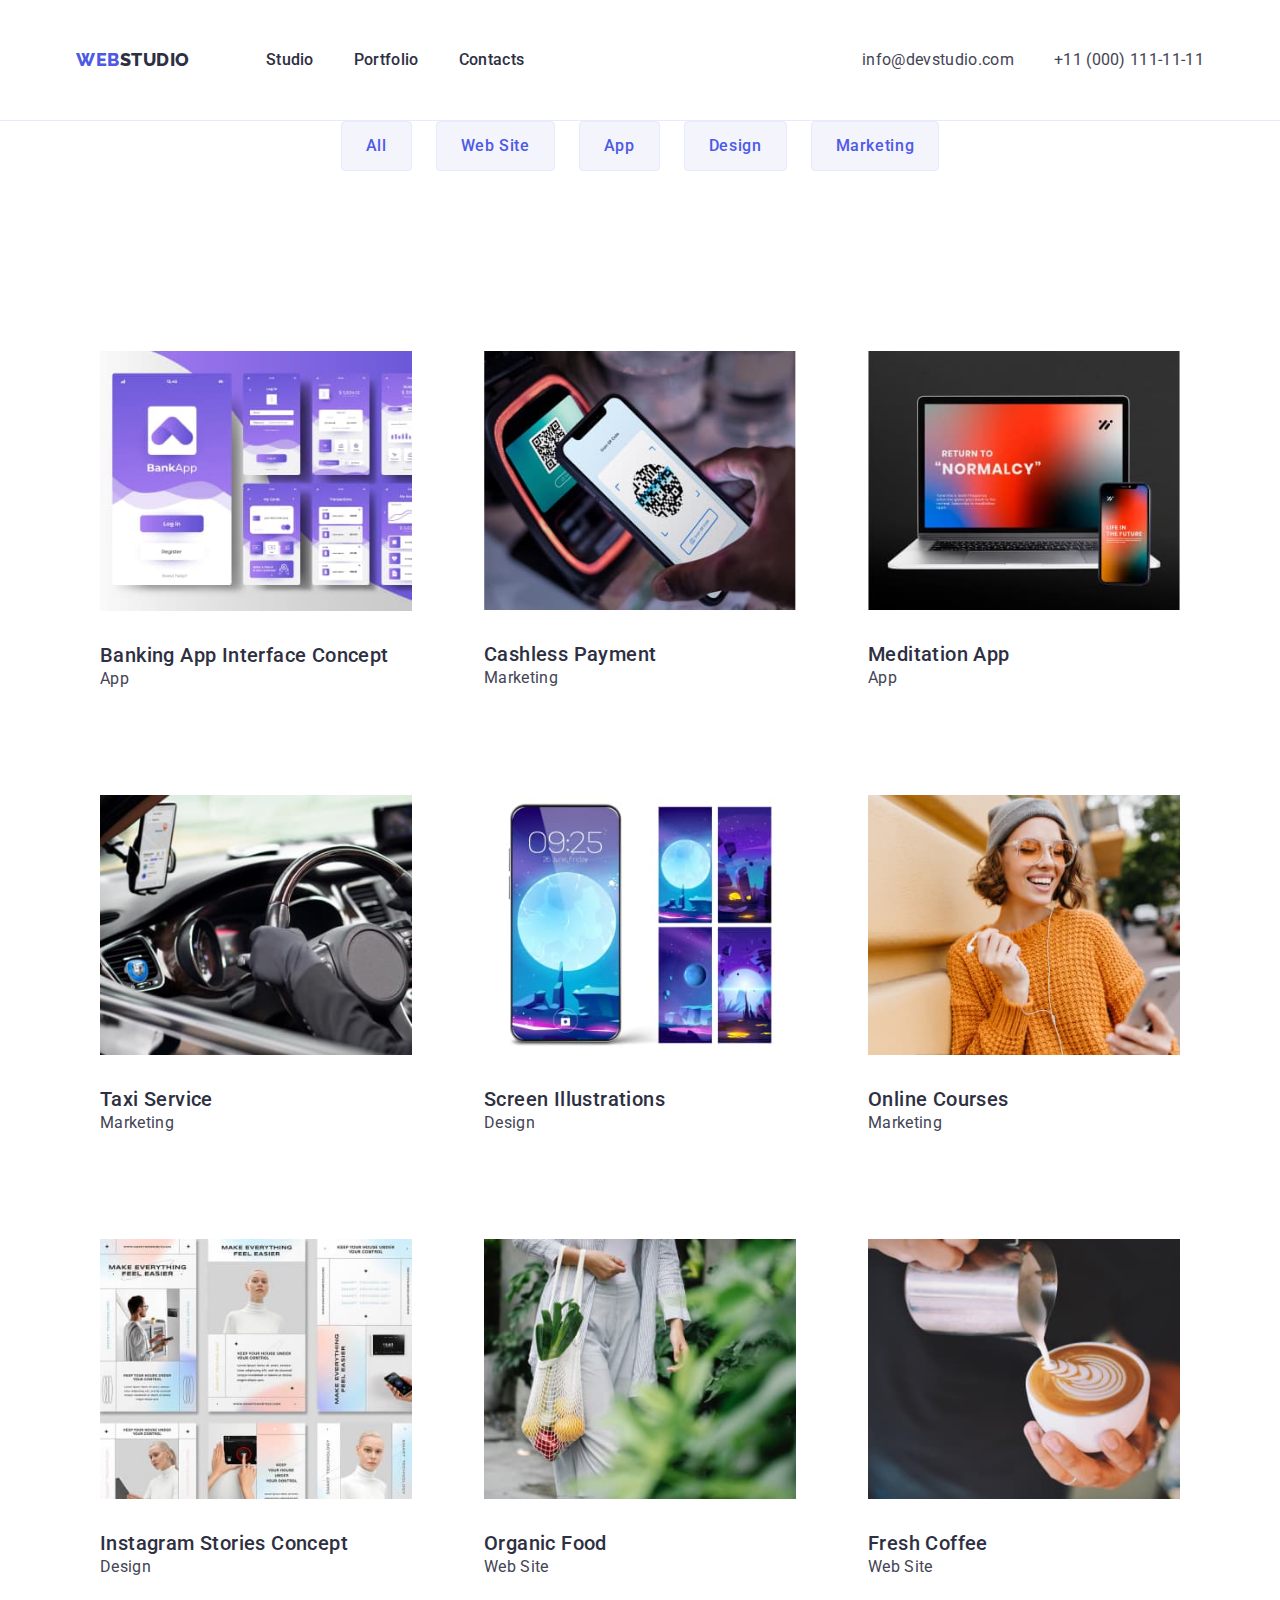
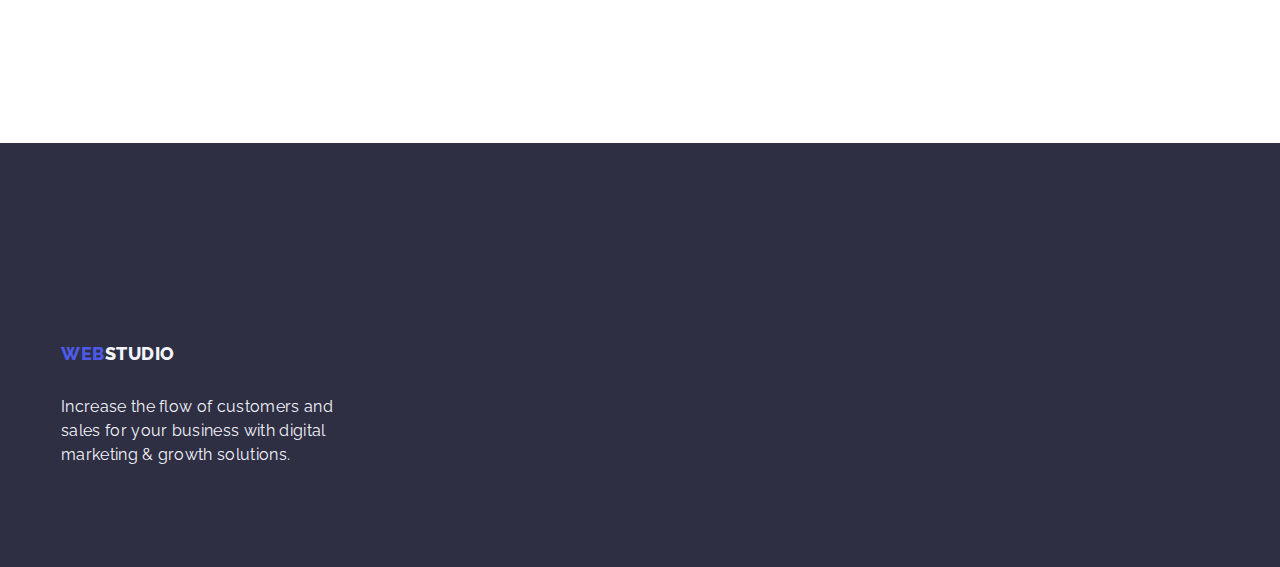
==== portfolio.html @ 6ca4b83d "portfolio-btn" ====
<!DOCTYPE html>
<html lang="en">
  <head>
    <meta charset="UTF-8" />
    <meta http-equiv="X-UA-Compatible" content="IE=edge" />
    <meta name="viewport" content="width=device-width, initial-scale=1.0" />
    <title>Document</title>
    <link rel="preconnect" href="https://fonts.googleapis.com">
    <link rel="preconnect" href="https://fonts.gstatic.com" crossorigin>
    <link href="https://fonts.googleapis.com/css2?family=Raleway:wght@800&family=Roboto:wght@400;500;700&display=swap" rel="stylesheet">
    <link rel="stylesheet" href="https://cdnjs.cloudflare.com/ajax/libs/modern-normalize/1.1.0/modern-normalize.min.css">
    <link rel="stylesheet" href="./css/styles.css">
  </head>
  <body>
    <!-- Navbar portfolio-->
    <header class="header">
      <div class="header-container container">
      <nav class="header-nav list">
        <a href="./index.html" class="link logo">Web<span class="logo-dark">Studio</span></a>

        <ul class="header-nav-list menu list">
          <li class="header-nav-item"><a class="header-nav-link link menu-link" href="./index.html">Studio</a></li>
          <li class="header-nav-item"><a class="header-nav-link link menu-link" href="./portfolio.html">Portfolio</a></li>
          <li class="header-nav-item"><a class="header-nav-link link menu-link" href="">Contacts</a></li>
        </ul>
      </nav>
      <address class="header-nav-cont contacts">
        <ul class="header-nav-list list">
          <li class="header-nav-item"><a href="mailto:info@devstudio.com" class="link contact-link">info@devstudio.com</a></li>
          <li class="header-nav-item"><a href="tel:+110001111111" class="link contact-link" >+11 (000) 111-11-11</a></li>
        </ul>
      </address>
    </div>
    
    </header>

     <main>
      <!-- Section 1  -->
     <div class=" container">
         <section>
          <h1 hidden>features</h1>
           <ul class="filter-btn list">
             <li><button type="button" class="link menu-button">All</button></li>
             <li><button type="button" class="link menu-button">Web Site</button></li>
             <li><button type="button" class="link menu-button">App</button></li>
             <li><button type="button" class="link menu-button">Design</button></li>
             <li><button type="button" class="link menu-button">Marketing</button></li>
          </ul>
          </section>
      </div>
          <!-- Portfolio card -->
  <div class="container">
    <section class="card">
      <ul class=" portfolio-card list">
          <li class="link-card card-btn foto-calc">                   
            <a href="" class="link">
            <img src="./imagesportfolio/img1.jpg" alt="Foto" width="360" >
                       
            <div class="portfolio-text">
            <h2 class="portf-title">Banking App Interface Concept</h2>
            <p class="portf-title-text">App</p>
            </div>
          </a>
          </li> 
        
          <li class="link-card card-btn foto-calc">
            <a href="" class="link">
            <img src="./imagesportfolio/img2.jpg" alt="Foto" width="360">
        
            <div class="portfolio-text">
            <h2 class="portf-title">Cashless Payment</h2>
            <p class="portf-title-text">Marketing</p>
            </div>
          </a>
          </li>
          <li class="link-card card-btn foto-calc">
           <a href="" class="link">
           <img src="./imagesportfolio/img3.jpg" alt="Foto" width="360">
        
            <div class="portfolio-text">
            <h2 class="portf-title">Meditation App</h2>
            <p class="portf-title-text">App</p>
            </div>
          </a>
          </li>
            
         <li class="link-card card-btn foto-calc">
            <a href="" class="link">
            <img src="./imagesportfolio/img4.jpg" alt="Foto" width="360">
          
          <div class="portfolio-text">
            <h2 class="portf-title">Taxi Service</h2>
            <p class="portf-title-text">Marketing</p>
          </div>
           </a>
         </li>

         <li class="link-card card-btn foto-calc ">
          <a href="" class="link">
          <img src="./imagesportfolio/img5.jpg" alt="Foto" width="360">
          <div class="portfolio-text">
            <h2 class="portf-title">Screen Illustrations</h2>
            <p class="portf-title-text">Design</p>
          </div>
          </a>
         </li>
         <li class="link-card card-btn foto-calc">
          <a href="" class="link">
          <img src="./imagesportfolio/img6.jpg" alt="Foto" width="360">
          <div class="portfolio-text">
            <h2 class="portf-title">Online Courses</h2>
            <p class="portf-title-text">Marketing</p>
          </div>
         </a>
         </li>
         <li class="link-card card-btn foto-calc">
          <a href="" class="link">
          <img src="./imagesportfolio/img7.jpg" alt="Foto" width="360">
          <div class="portfolio-text">
            <h2 class="portf-title">Instagram Stories Concept</h2>
            <p class="portf-title-text">Design</p>
          </div>
         </a>
         </li>
         <li class="link-card card-btn foto-calc">
          <a href="" class="link">
          <img src="./imagesportfolio/img8.jpg" alt="Foto" width="360">
          <div class="portfolio-text">
            <h2 class="portf-title">Organic Food</h2>
            <p class="portf-title-text">Web Site</p>
          </div>
         </a>
         </li>
         <li class="link-card card-btn foto-calc">
          <a href="" class="link">
          <img src="./imagesportfolio/img9.jpg" alt="Foto" width="360">
          <div class="portfolio-text">
            <h2 class="portf-title">Fresh Coffee</h2>
            <p class="portf-title-text">Web Site</p>
          </div>
          </a>
         </li>
         </ul>
      
        </section>
     </div>
    </main>
    
    <!-- Footer -->
    
    <footer class="footer-style">  
     <div class="footer-cont container">     
      <a href="./index.html" class="logo-footer link logo">Web<span class="logo-light">Studio</span></a>
      <p class="footer-text">
        Increase the flow of customers and <br>sales for your business with digital <br>marketing & growth solutions.
      </p>
    </div>
    </footer>
      </body>
</html>
---- css/styles.css ----
html{
  box-sizing: border-box;
}
*,
*::before,
*::after{
  box-sizing: inherit;
}

:root{
  --color-text:#434455;
  --color-white:#ffffff;
  --logo-lite:#4d5ae5;
  --logo-dark:#2E2F42;
  --activ-btn-link:#404BBF;
  --text-footer:#F4F4FD;
  --border-card: #e7e9fc
     }
body{
  font-family: 'Roboto', sans-serif;
  font-size: 16px;
  line-height: 1.5;
  color:#434455;
  background-color:var(--color-white);
  }

  .container{
    width: 1158px;
    margin: 0 auto;
    padding: 0 15px;
    
  }
  .bottom{
    padding: 120px 0;
  }
    /* reset start */
    h1,h2,h3,h4,h5,h6,p{ margin: 0px;}
    .list{
      list-style: none;
      padding: 0px;
      margin: 0px; }
    img{ 
      display: block;
      max-width: 100%;
      height: auto;}

    button{ cursor: pointer;} 
   
    
    /* logo */
   .logo{
    display: flex;
    margin-right: 76px;
    font-family:"Raleway", sans-serif;
    font-weight: 800;
    font-size:18px;
    line-height:1.17;
    letter-spacing: 0.03em;
    text-transform: uppercase;
    color: var(--logo-lite);   
    }
   
    .logo:hover {
      font-family: "Raleway", sans-serif;
      font-weight: 600;
      font-size: 18px;
      line-height: 1.18;
      color: var(--logo-lite);
      text-decoration: none;
  }

   .logo-dark{
    color: var(--logo-dark);
   } 
   
   
    /* Navbar */
  
   .menu {
    font-family: "Roboto", sans-serif;
    font-style: normal;
    font-weight: 500;
    font-size: 16px;
    line-height: 1.5;
    letter-spacing: 2%;
    color: var(--logo-dark);
}
  .link{
   text-decoration: none;
  }

  .menu-link {
  display: block; 
  align-items: center;
  font-weight: 500;
  font-size: 16px;
  line-height: 1.5;
  letter-spacing: 0.02em;
  color: var(--logo-dark);
}

 .menu-link:hover {
  color: var(--activ-btn-link);
}

 .menu-link:focus {
  color: var(--activ-btn-link);
}

.menu-link:active {
  color: var(--logo-lite);
  font-weight: 600;
  font-size: 16px;
  line-height: 1.5;
  letter-spacing: 2%;
}
.header{
  border-bottom: 1px solid #e7e9fc; 
}
 

.header-container{
  display: flex;
  align-items: center;
  margin: auto;
  padding-top: 24px;
  padding-bottom: 24px;
   
   }

  .header-nav{
    display: flex;
    align-items: center;
  }
  .header-nav-cont{
    margin-left: auto;
  }

.header-nav-list{
  display:flex;
  align-items: center;
  gap: 40px;
      
}
.header-nav-item

.header-nav-link{
display:block;
align-items: center;
padding-top: 24px;
padding-bottom: 24px;

}

  /* address */

  .contacts {
    font-style: normal;
}

.contact-link {
    font-weight: 400;
    font-size: 16px;
    line-height: 1.5;
    letter-spacing: 0.02em;
    color: var(--color-text);
}

.contact-link:hover {
    color: var(--activ-btn-link);
}

.contact-link:focus {
    color: var(--activ-btn-link);
}


  /* Section 1 hero */

  .hero{
    background-color: var(--logo-dark);
    height: 600px;
    
    padding: 188px 0;
    
  }

  .hero-title{
    color: var(--color-white);
    font-weight: 700;
    font-family: "Roboto", sans-serif;
    font-size: 56px;
    line-height: 1.07;
    letter-spacing: 0.02em;
    
    max-width: 496px;   
      }

  .hero-button{
    background-color: var(--logo-lite);
    cursor: pointer;
    color: var(--color-white);
    font-weight: 500;
    font-size: 16px;
    line-height: 1.5;
    letter-spacing: 0.04em;
    font-family: "Roboto", sans-serif;
    min-width: 169px;
    height: 56px;
    padding: 16px 32px;
    border: none;
    
    border-radius: 4px;
    display: block;
    gap: 10px;
    margin:0 auto;
      }

  .hero-button:hover,
  .hero-button:focus{
    background-color: var(--activ-btn-link);
  }

  /* Section 2 main page */
  .hidclass{
   margin-bottom: 8px;
  }
  
  .content-element{
    display: flex;
    gap: 24px;
    }

  .descli{
    width: calc((100% - 72px) / 4);
  } 
  .descrep{
    color: var(--logo-dark);
    font-weight: 500;
    font-size: 20px;
    line-height: 1.2;
    letter-spacing: 0.02em;
    
     }
   .decs-text{
    font-weight: 400;
    font-size: 16px;
    line-height: 1.5;
    letter-spacing: 0.02em;
    color: var(--color-text);
   }  

  /* Section 3 */
  .gallery-class{
  padding-bottom: 120px; 
  }
  .gallery{
    font-weight: 700;
    font-size: 36px;
    line-height: 1.11;
    text-align: center;
    letter-spacing: 0.02em;
    text-transform: capitalize;
    color: var(--logo-dark);

    margin-bottom: 72px;
     }
  .galleryli{
    width: calc((100% - 48px) / 3);
  }
  
  
     /* --content-element (c section 2) -- */
       .content-element

  /* Section 4 */
  .our-team{
    padding: 120px 0 ;
  }
  .teamcl{
    margin-bottom: 72px;
  }
   /* --content-element (c section 2) -- */
  .content-element

  .company{
    background-color:  #F4F4FD}
  .fon-title{
    background-color: #FFFFFF;

    width: calc((100% - 72px) / 4);
    border-radius: 0px 0px 4px 4px;}

  .team{
    font-weight: 700;
    font-size: 36px;
    line-height: 1.11;
    text-align: center;
    letter-spacing: 0.02em;
    text-transform: capitalize;
    color: var(--logo-dark);
  }
  .team-title{
   font-weight: 500;
   font-size: 20px;
   line-height: 1.2;
   letter-spacing: 0.02em;
   color: var(--logo-dark);

   text-align: center;
   margin-bottom: 8px;
  }
  .team-title-text{
   font-weight: 400;
   font-size: 16px;
   line-height: 1.5;
   letter-spacing: 0.02em;
   color: var(--color-text);

   text-align: center;

}
  .card-content{
    padding: 32px 16px;
    
  }
  /* footer */
  .footer-cont{
   padding: 100px 0;
  }
  
   
  .footer-style{
    background-color: var(--logo-dark);               
      }

 .logo-footer{     
    padding: 100px 0 15px 0;
    display: inline-block;
    margin-bottom: 16px;
     }

  .logo-light{
    color: var(--text-footer);
     }

  .footer-text{
    font-family:'Raleway', sans-serif;
    font-size: 16px;
    line-height: 1.5;
    letter-spacing: 0.02em;
    color: var(--text-footer);
    margin-top: 0; 
    margin-bottom: 0;
    
   
  }

  /* Portfolio */

.filter-btn{
  display: flex;
  flex-direction: row;
  justify-content: center;
  gap: 24px;
  margin-bottom: 72px;
  margin-top: 0;
}

  /* Section 1 button */
  .menu-button{
  background-color: var(--text-footer);
  cursor: pointer; 
  color: var(--logo-lite);
  font-weight: 500;
  font-size: 16px;
  line-height: 1.5;
  letter-spacing: 0.04em;
  font-family: "Roboto", sans-serif;
  display: flex;
  flex-direction: row;
  align-items: center;
  padding: 12px 24px;
  border: 1px solid #e7e9fc;
  border-radius: 4px;
  box-sizing: border-box;

      }

  .menu-button:hover,
  .menu-button:focus{
  background: var(--activ-btn-link);
  color: var(--color-white);
     }
  .portf-title{
  font-weight: 500;
  font-size: 20px;
  line-height: 1.2;
  letter-spacing: 0.02em;
  color: var(--logo-dark);
    }
  .portf-title-text{
    font-size: 16px;
    line-height: 1.5;
    letter-spacing: 0.02em;
    color: var(--color-text);
  }   
  
  /* --Portfolio card-- */

  .card{
    padding: 96px 0 120px;
  }
  .portfolio-card{
    display: flex;
    flex-wrap: wrap;
    column-gap: 24px;
    row-gap: 48px; 
    
  }
  .link-card{
    padding: 12px 24px;
    border-radius: 4px;

  }
  .card-btn:hover,
  .card-btn:focus{
    border: 1px solid var(--border-card);
    border: 1px solid transparent;
    border: 1px solid transparent;


  }
  .foto-calc{
  width: calc((100% - 48px) / 3);
  }
 
  .portfolio-text{
    padding: 32px 0;
  }
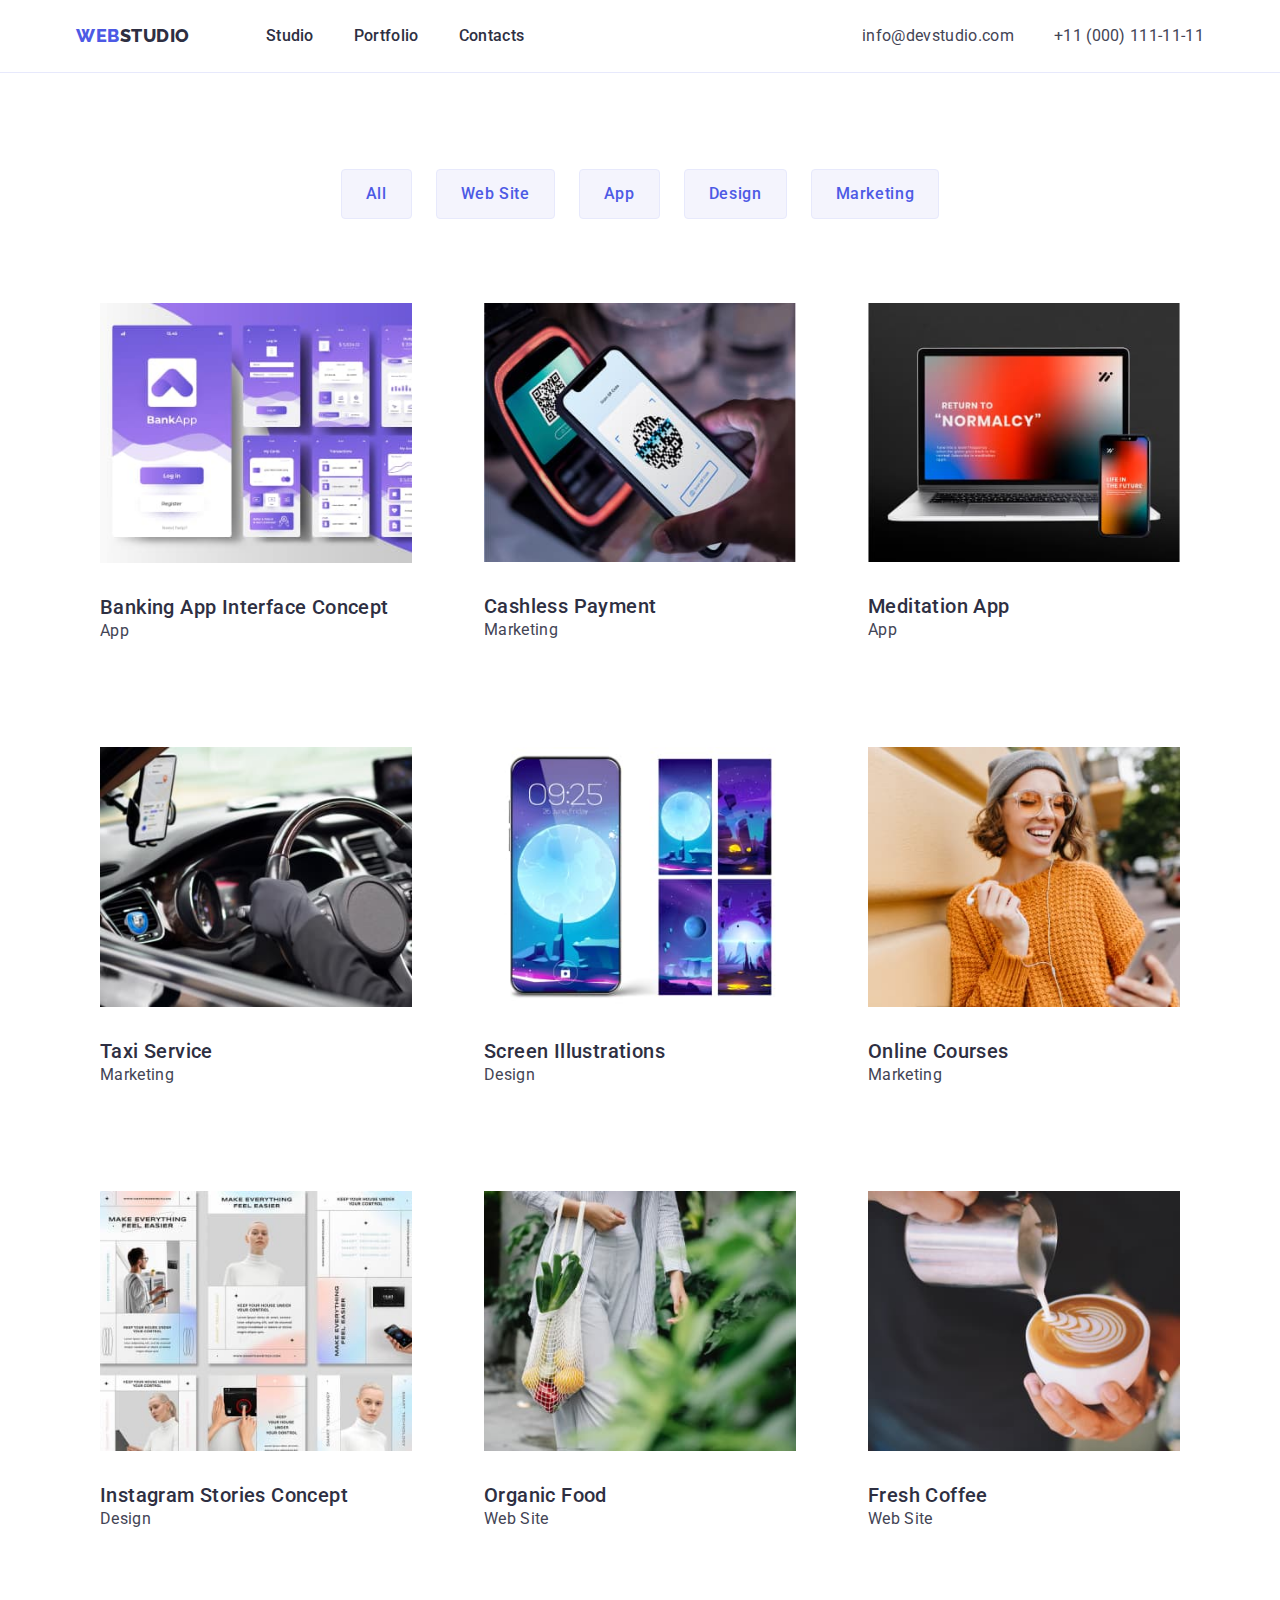
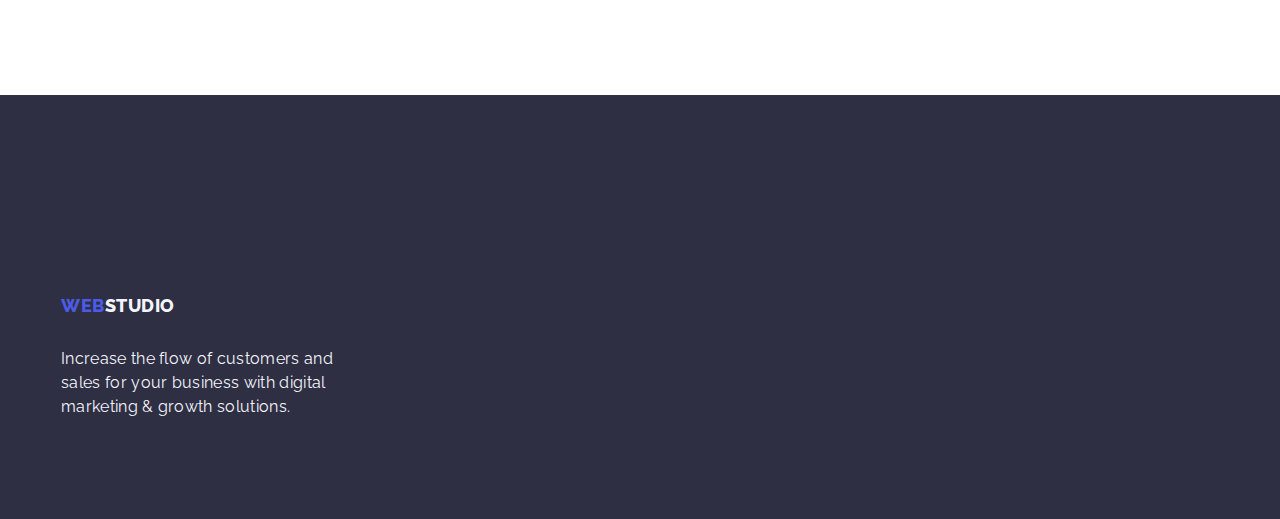
==== commit c2ff4c3e: "правка" ====
--- a/portfolio.html
+++ b/portfolio.html
@@ -36,8 +36,9 @@
 
      <main>
       <!-- Section 1  -->
-     <div class=" container">
+    
          <section>
+          <div class=" container">
           <h1 hidden>features</h1>
            <ul class="filter-btn list">
              <li><button type="button" class="link menu-button">All</button></li>
@@ -46,11 +47,13 @@
              <li><button type="button" class="link menu-button">Design</button></li>
              <li><button type="button" class="link menu-button">Marketing</button></li>
           </ul>
+        </div>
           </section>
-      </div>
+      
           <!-- Portfolio card -->
-  <div class="container">
+  
     <section class="card">
+      <div class="container">
       <ul class=" portfolio-card list">
           <li class="link-card card-btn foto-calc">                   
             <a href="" class="link">
@@ -141,9 +144,9 @@
           </a>
          </li>
          </ul>
-      
-        </section>
-     </div>
+        </div>
+      </section>
+     
     </main>
     
     <!-- Footer -->
--- a/css/styles.css
+++ b/css/styles.css
@@ -115,7 +115,9 @@
   letter-spacing: 2%;
 }
 .header{
-  border-bottom: 1px solid #e7e9fc; 
+  border-bottom: 1px solid #e7e9fc;
+  padding-left: 15px;
+  padding-right: 15px; 
 }
  
 
@@ -123,8 +125,7 @@
   display: flex;
   align-items: center;
   margin: auto;
-  padding-top: 24px;
-  padding-bottom: 24px;
+  
    
    }
 
@@ -179,7 +180,7 @@
 
   .hero{
     background-color: var(--logo-dark);
-    height: 600px;
+   
     
     padding: 188px 0;
     
@@ -363,8 +364,10 @@
   flex-direction: row;
   justify-content: center;
   gap: 24px;
+  padding-top: 96px;
   margin-bottom: 72px;
-  margin-top: 0;
+  
+
 }
 
   /* Section 1 button */
@@ -409,13 +412,16 @@
   /* --Portfolio card-- */
 
   .card{
-    padding: 96px 0 120px;
-  }
+    padding-bottom: 120px;
+  }
+    
+  
   .portfolio-card{
     display: flex;
     flex-wrap: wrap;
     column-gap: 24px;
-    row-gap: 48px; 
+    row-gap: 48px;
+
     
   }
   .link-card{
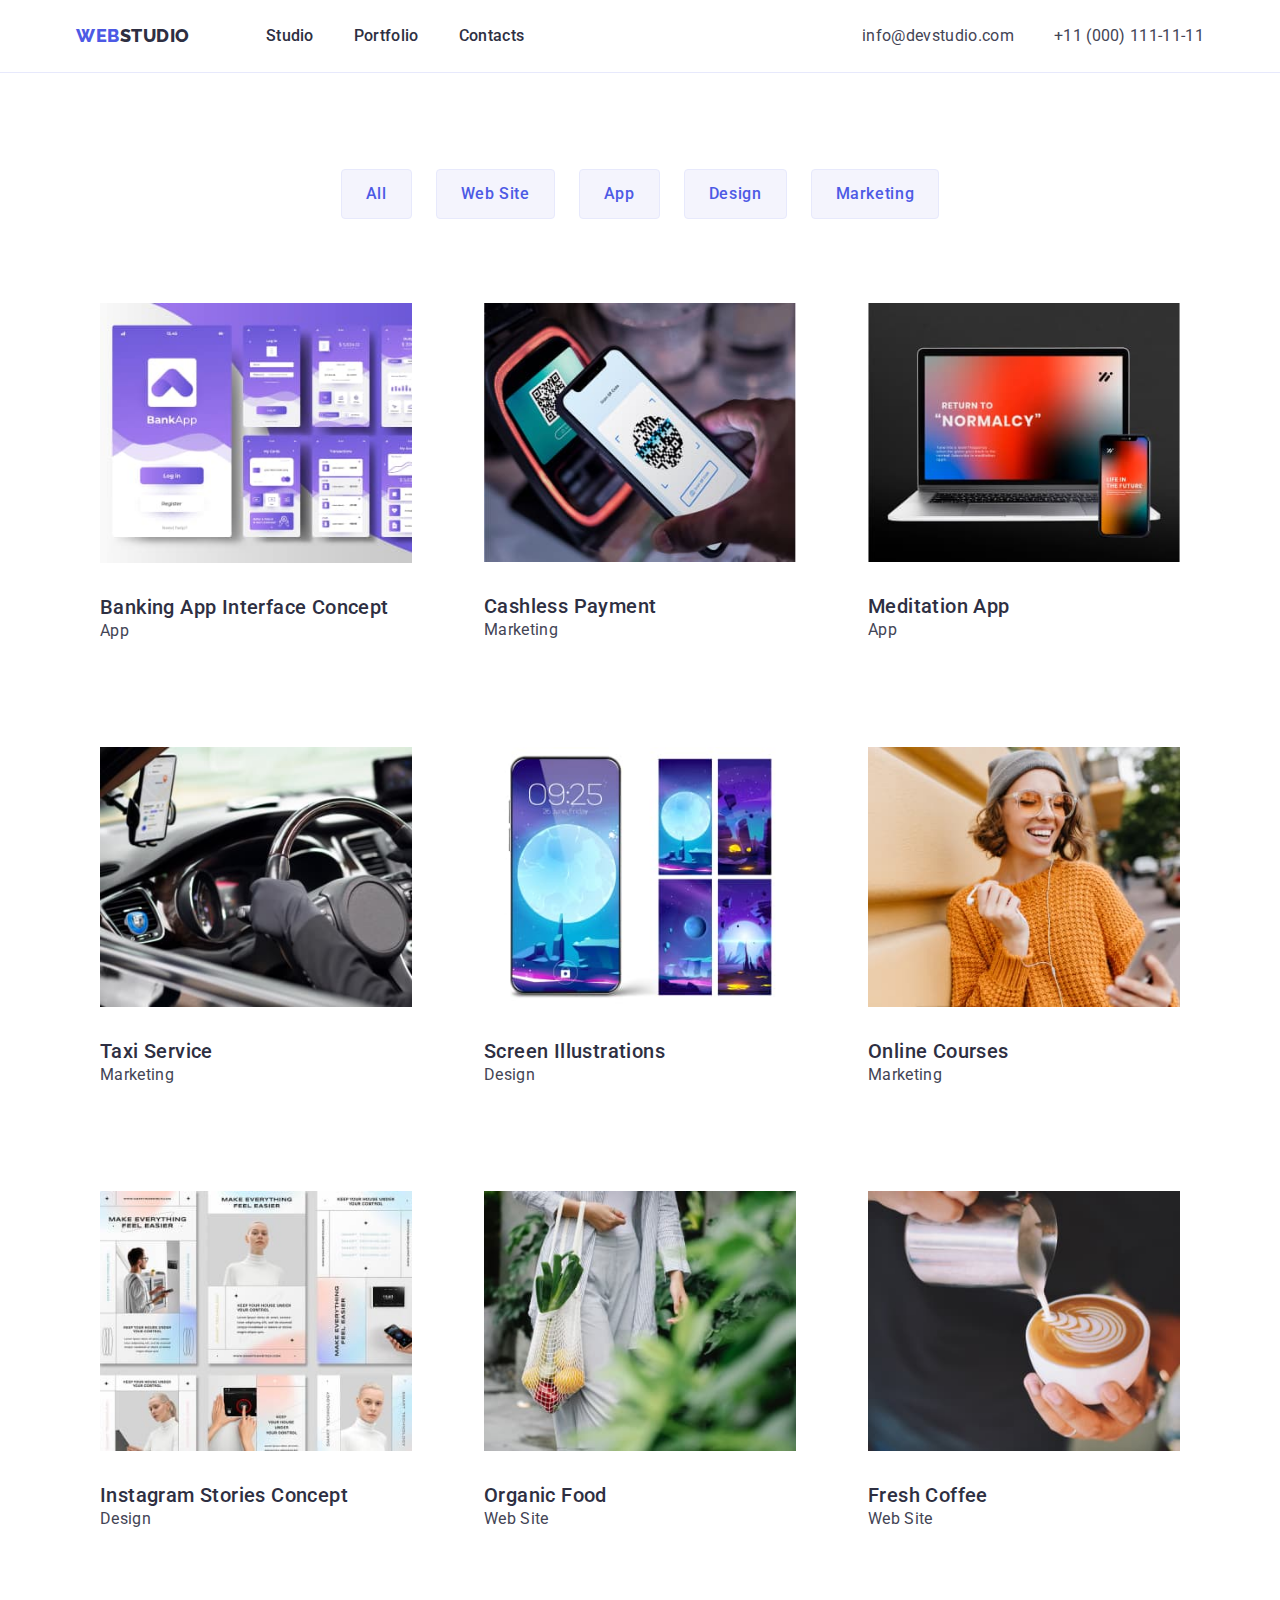
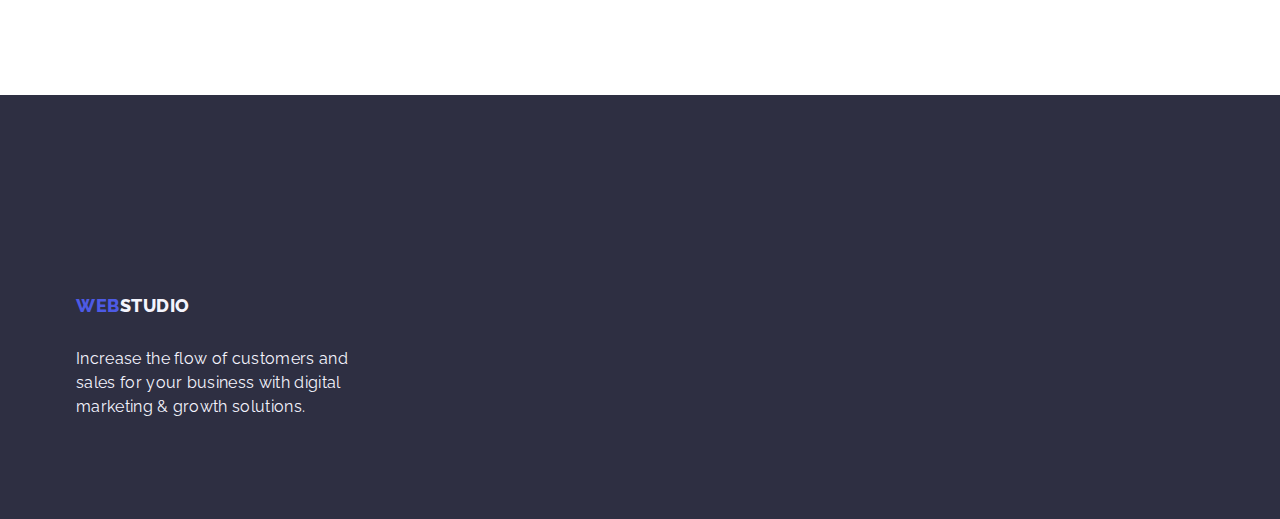
==== commit 2c37e040: "portfolio card" ====
--- a/portfolio.html
+++ b/portfolio.html
@@ -34,10 +34,10 @@
     
     </header>
 
-     <main>
+     
       <!-- Section 1  -->
-    
-         <section>
+      <main>
+         <section class="card">
           <div class=" container">
           <h1 hidden>features</h1>
            <ul class="filter-btn list">
@@ -48,11 +48,11 @@
              <li><button type="button" class="link menu-button">Marketing</button></li>
           </ul>
         </div>
-          </section>
+          
       
           <!-- Portfolio card -->
   
-    <section class="card">
+   
       <div class="container">
       <ul class=" portfolio-card list">
           <li class="link-card card-btn foto-calc">                   
--- a/css/styles.css
+++ b/css/styles.css
@@ -223,9 +223,11 @@
   }
 
   /* Section 2 main page */
-  .hidclass{
-   margin-bottom: 8px;
-  }
+ .hidclass{
+  margin-bottom: 8px;
+}
+   
+  
   
   .content-element{
     display: flex;
@@ -241,7 +243,7 @@
     font-size: 20px;
     line-height: 1.2;
     letter-spacing: 0.02em;
-    
+    margin-bottom: 8px;
      }
    .decs-text{
     font-weight: 400;
@@ -276,7 +278,8 @@
 
   /* Section 4 */
   .our-team{
-    padding: 120px 0 ;
+    padding-top: 120px;
+    padding-bottom: 120px;
   }
   .teamcl{
     margin-bottom: 72px;
@@ -326,13 +329,12 @@
     
   }
   /* footer */
-  .footer-cont{
-   padding: 100px 0;
-  }
   
    
   .footer-style{
-    background-color: var(--logo-dark);               
+    background-color: var(--logo-dark);
+    
+    padding: 100px 0;
       }
 
  .logo-footer{     
@@ -358,13 +360,13 @@
   }
 
   /* Portfolio */
+
 
 .filter-btn{
   display: flex;
   flex-direction: row;
   justify-content: center;
   gap: 24px;
-  padding-top: 96px;
   margin-bottom: 72px;
   
 
@@ -412,7 +414,7 @@
   /* --Portfolio card-- */
 
   .card{
-    padding-bottom: 120px;
+    padding: 96px 0 120px;
   }
     
   
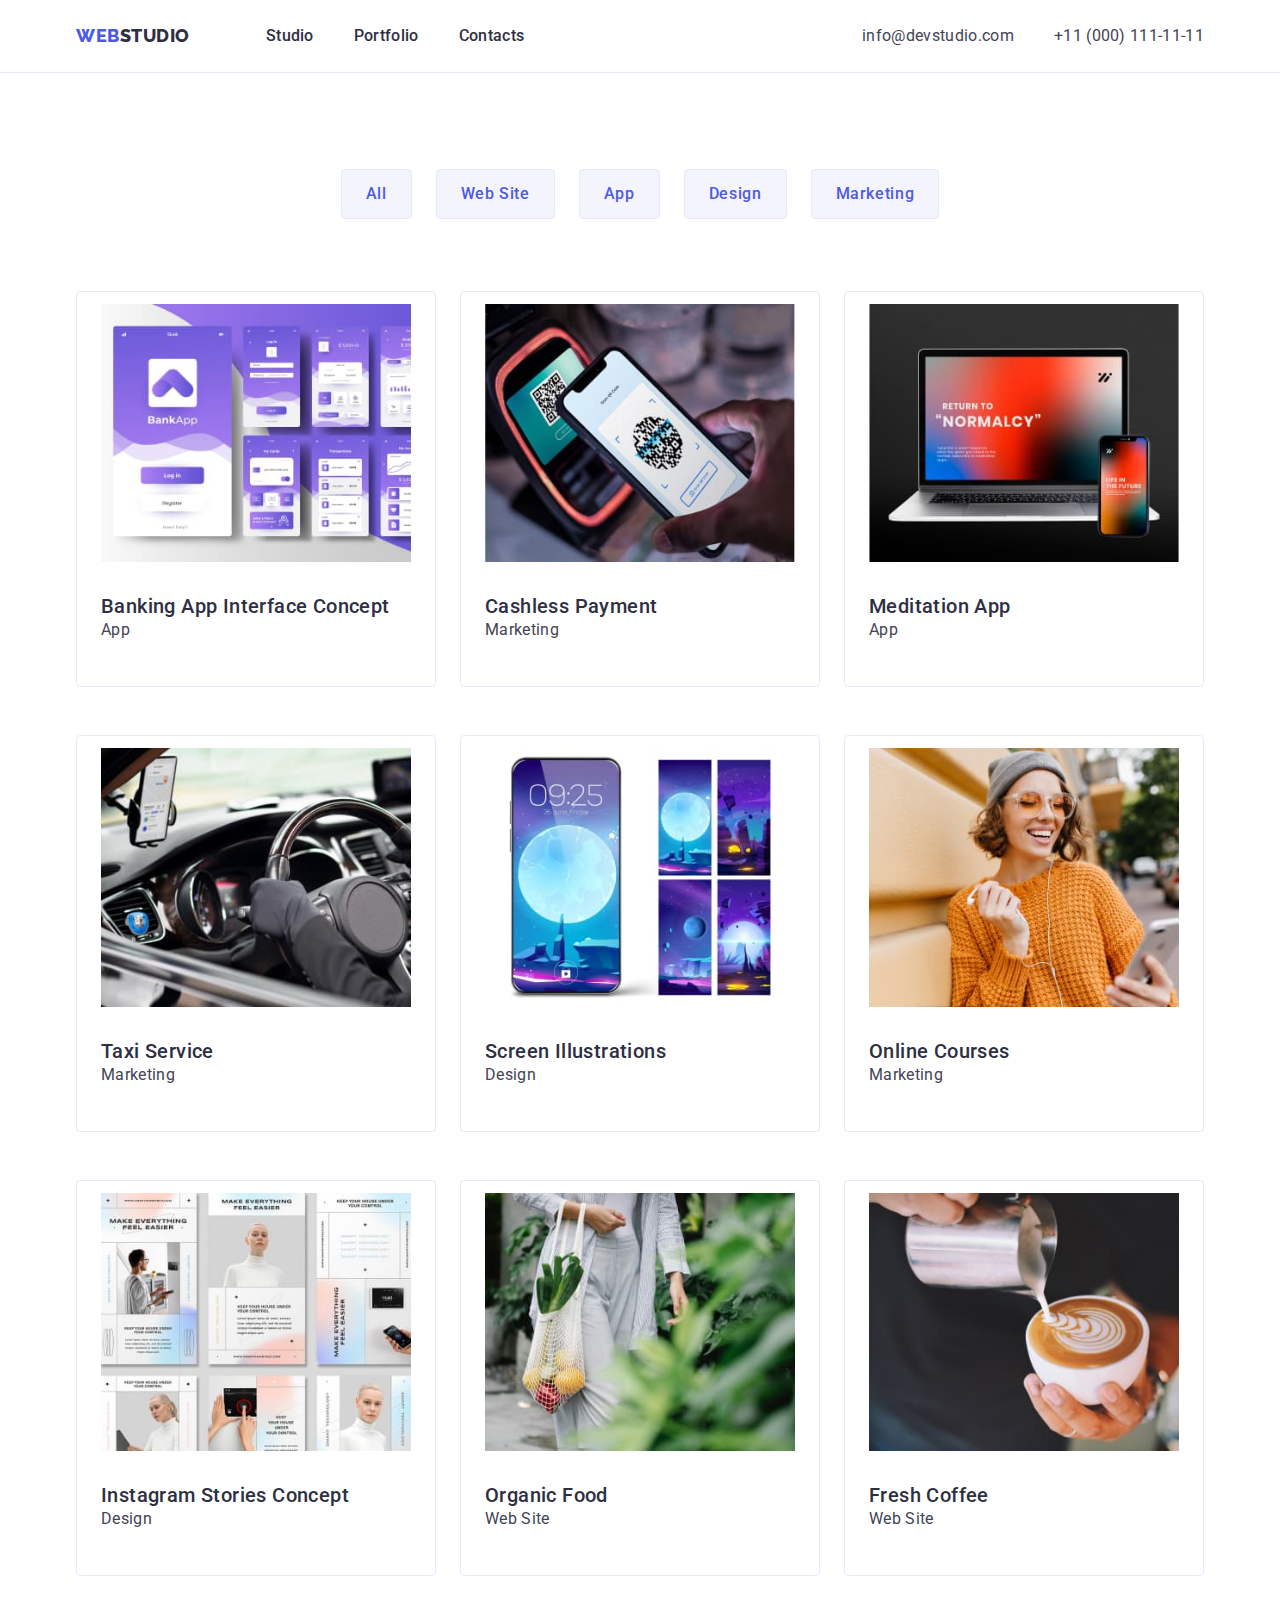
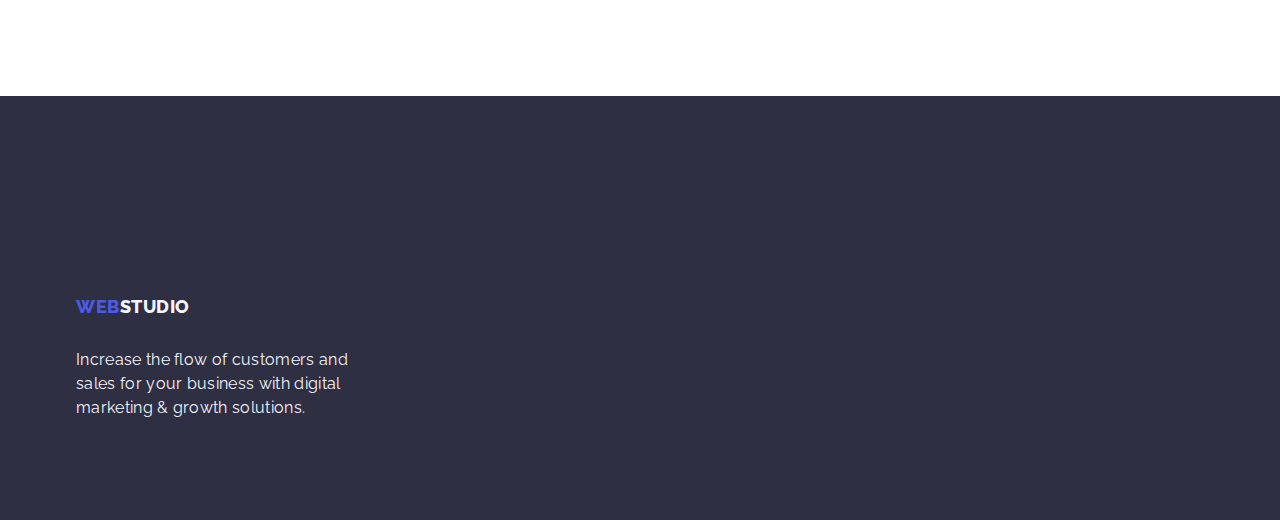
==== commit b9ffa297: "portf_card-btr hover-focus" ====
--- a/portfolio.html
+++ b/portfolio.html
@@ -47,13 +47,13 @@
              <li><button type="button" class="link menu-button">Design</button></li>
              <li><button type="button" class="link menu-button">Marketing</button></li>
           </ul>
-        </div>
+        
           
       
           <!-- Portfolio card -->
   
    
-      <div class="container">
+      
       <ul class=" portfolio-card list">
           <li class="link-card card-btn foto-calc">                   
             <a href="" class="link">
--- a/css/styles.css
+++ b/css/styles.css
@@ -431,14 +431,17 @@
     border-radius: 4px;
 
   }
+  
+  .card-btn{
+    border: 1px solid var(--border-card);
+  }
+
   .card-btn:hover,
   .card-btn:focus{
-    border: 1px solid var(--border-card);
     border: 1px solid transparent;
     border: 1px solid transparent;
-
-
-  }
+  }  
+  
   .foto-calc{
   width: calc((100% - 48px) / 3);
   }
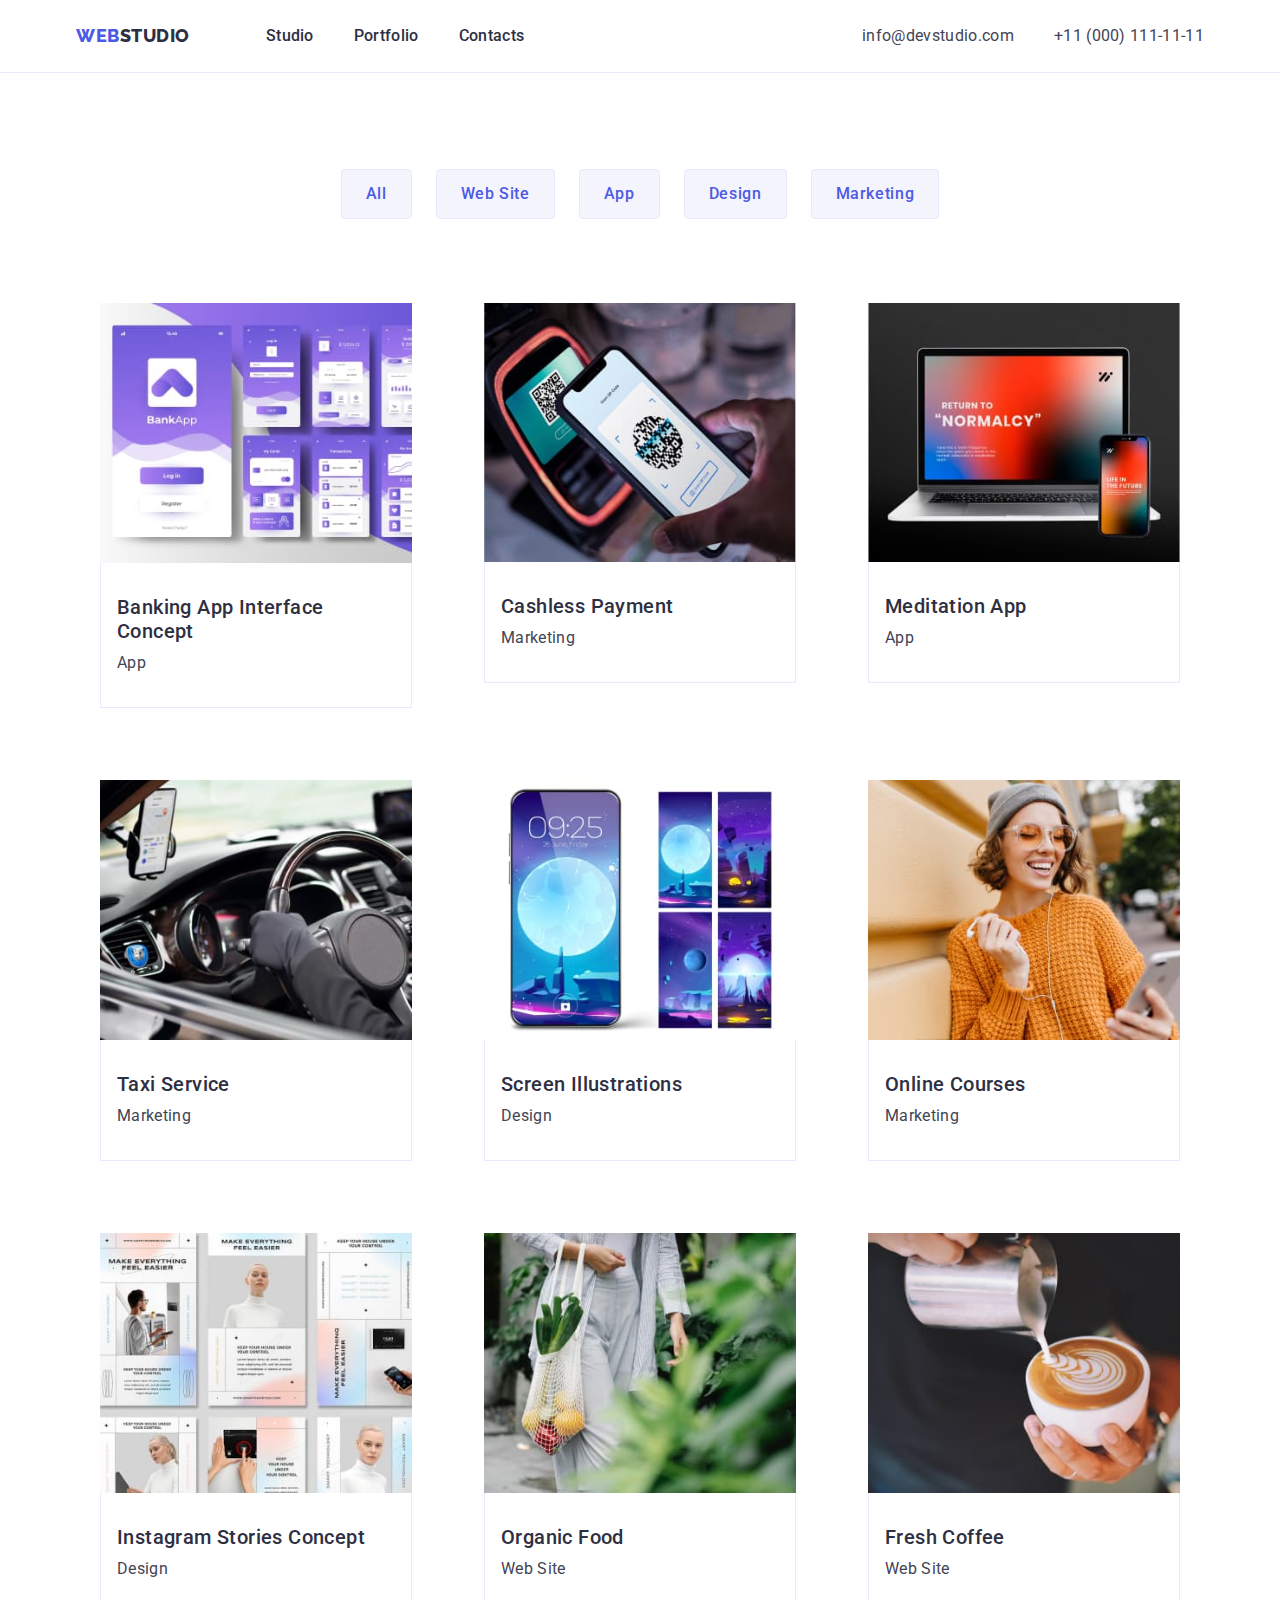
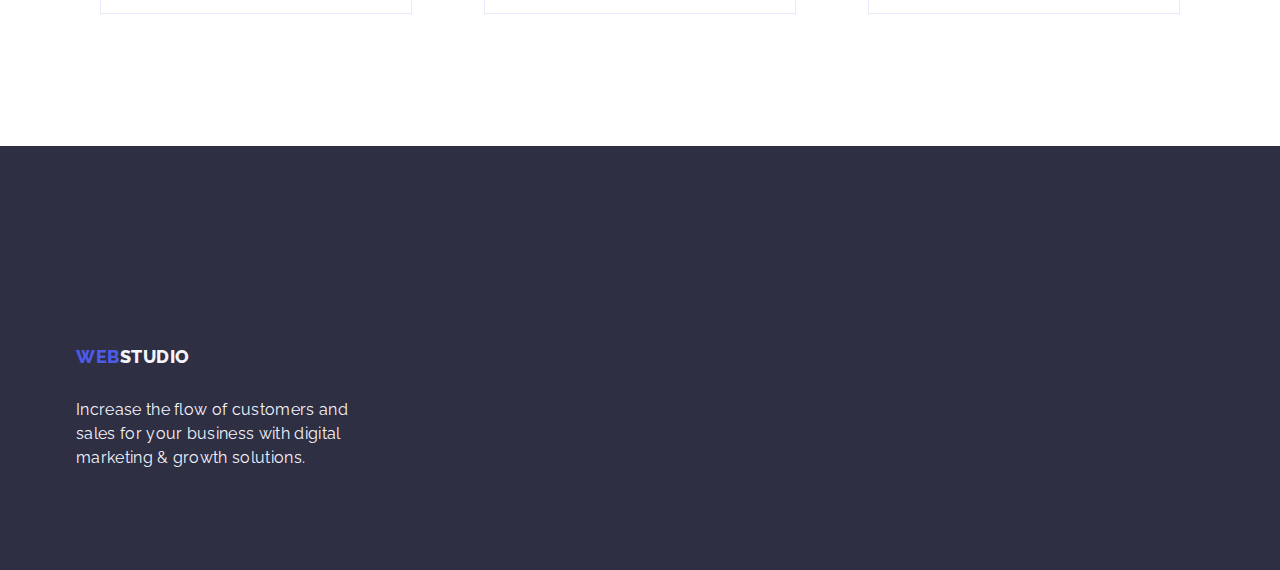
==== commit bc31c31b: "card-btn удалила" ====
--- a/portfolio.html
+++ b/portfolio.html
@@ -55,8 +55,8 @@
    
       
       <ul class=" portfolio-card list">
-          <li class="link-card card-btn foto-calc">                   
-            <a href="" class="link">
+          <li class="link-card foto-calc">                   
+            <a href="" class="link ">
             <img src="./imagesportfolio/img1.jpg" alt="Foto" width="360" >
                        
             <div class="portfolio-text">
@@ -66,8 +66,8 @@
           </a>
           </li> 
         
-          <li class="link-card card-btn foto-calc">
-            <a href="" class="link">
+          <li class="link-card foto-calc">
+            <a href="" class="link ">
             <img src="./imagesportfolio/img2.jpg" alt="Foto" width="360">
         
             <div class="portfolio-text">
@@ -76,8 +76,8 @@
             </div>
           </a>
           </li>
-          <li class="link-card card-btn foto-calc">
-           <a href="" class="link">
+          <li class="link-card foto-calc">
+           <a href="" class="link ">
            <img src="./imagesportfolio/img3.jpg" alt="Foto" width="360">
         
             <div class="portfolio-text">
@@ -87,8 +87,8 @@
           </a>
           </li>
             
-         <li class="link-card card-btn foto-calc">
-            <a href="" class="link">
+         <li class="link-card foto-calc">
+            <a href="" class="link ">
             <img src="./imagesportfolio/img4.jpg" alt="Foto" width="360">
           
           <div class="portfolio-text">
@@ -98,8 +98,8 @@
            </a>
          </li>
 
-         <li class="link-card card-btn foto-calc ">
-          <a href="" class="link">
+         <li class="link-card foto-calc ">
+          <a href="" class="link ">
           <img src="./imagesportfolio/img5.jpg" alt="Foto" width="360">
           <div class="portfolio-text">
             <h2 class="portf-title">Screen Illustrations</h2>
@@ -107,8 +107,8 @@
           </div>
           </a>
          </li>
-         <li class="link-card card-btn foto-calc">
-          <a href="" class="link">
+         <li class="link-card foto-calc">
+          <a href="" class="link ">
           <img src="./imagesportfolio/img6.jpg" alt="Foto" width="360">
           <div class="portfolio-text">
             <h2 class="portf-title">Online Courses</h2>
@@ -116,8 +116,8 @@
           </div>
          </a>
          </li>
-         <li class="link-card card-btn foto-calc">
-          <a href="" class="link">
+         <li class="link-card foto-calc">
+          <a href="" class="link ">
           <img src="./imagesportfolio/img7.jpg" alt="Foto" width="360">
           <div class="portfolio-text">
             <h2 class="portf-title">Instagram Stories Concept</h2>
@@ -125,8 +125,8 @@
           </div>
          </a>
          </li>
-         <li class="link-card card-btn foto-calc">
-          <a href="" class="link">
+         <li class="link-card foto-calc">
+          <a href="" class="link ">
           <img src="./imagesportfolio/img8.jpg" alt="Foto" width="360">
           <div class="portfolio-text">
             <h2 class="portf-title">Organic Food</h2>
@@ -134,8 +134,8 @@
           </div>
          </a>
          </li>
-         <li class="link-card card-btn foto-calc">
-          <a href="" class="link">
+         <li class="link-card foto-calc">
+          <a href="" class="link ">
           <img src="./imagesportfolio/img9.jpg" alt="Foto" width="360">
           <div class="portfolio-text">
             <h2 class="portf-title">Fresh Coffee</h2>
--- a/css/styles.css
+++ b/css/styles.css
@@ -278,8 +278,7 @@
 
   /* Section 4 */
   .our-team{
-    padding-top: 120px;
-    padding-bottom: 120px;
+    padding: 120px 0 ; 
   }
   .teamcl{
     margin-bottom: 72px;
@@ -288,7 +287,9 @@
   .content-element
 
   .company{
-    background-color:  #F4F4FD}
+    background-color:  #F4F4FD
+    }
+
   .fon-title{
     background-color: #FFFFFF;
 
@@ -396,6 +397,7 @@
   .menu-button:focus{
   background: var(--activ-btn-link);
   color: var(--color-white);
+  border: 1px solid transparent;
      }
   .portf-title{
   font-weight: 500;
@@ -403,6 +405,8 @@
   line-height: 1.2;
   letter-spacing: 0.02em;
   color: var(--logo-dark);
+
+  margin-bottom: 8px;
     }
   .portf-title-text{
     font-size: 16px;
@@ -432,20 +436,13 @@
 
   }
   
-  .card-btn{
-    border: 1px solid var(--border-card);
-  }
-
-  .card-btn:hover,
-  .card-btn:focus{
-    border: 1px solid transparent;
-    border: 1px solid transparent;
-  }  
-  
+    
   .foto-calc{
   width: calc((100% - 48px) / 3);
   }
  
   .portfolio-text{
-    padding: 32px 0;
+    padding: 32px 16px;
+    border: 1px solid #e7e9fc;
+    border-top: none;
   }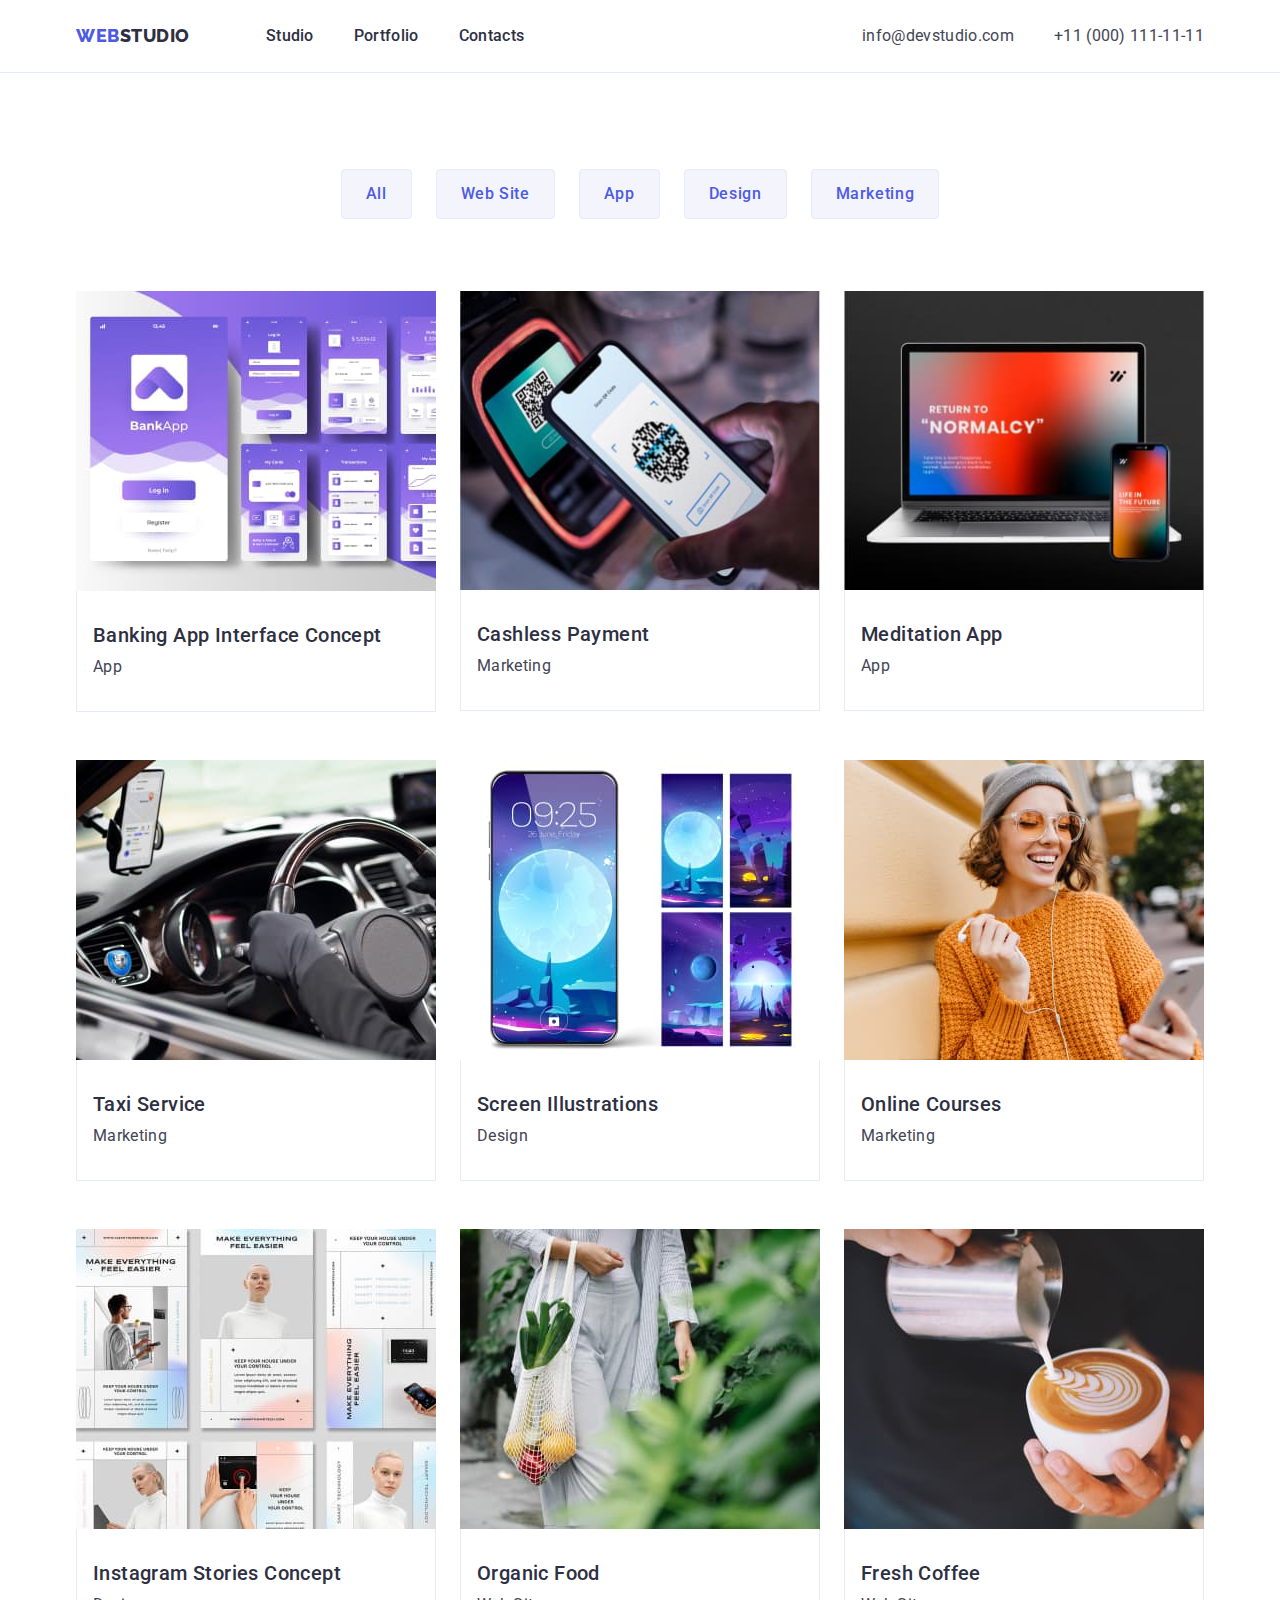
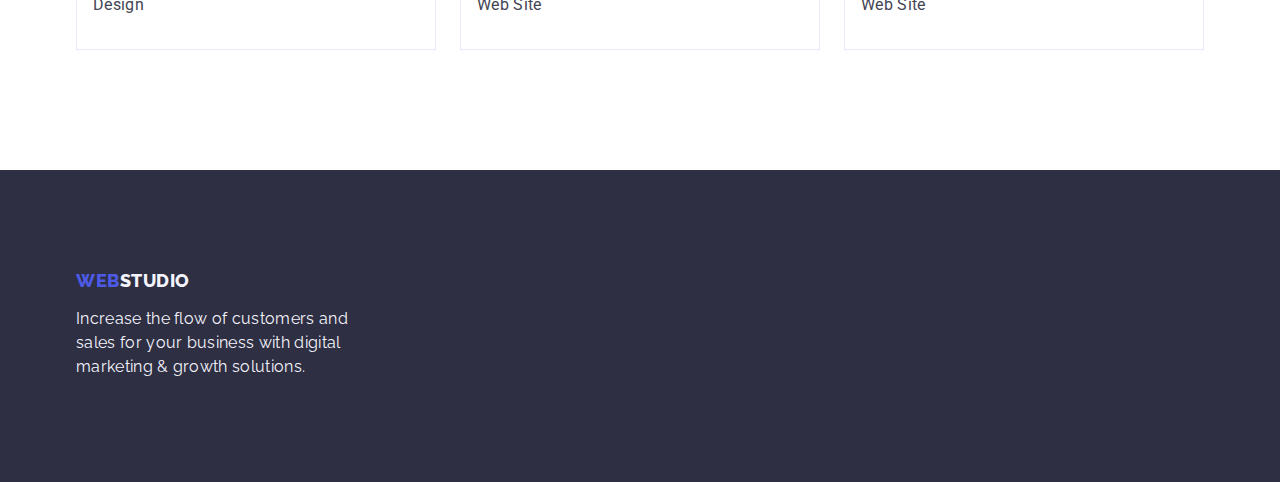
==== commit 2a2ec0a0: "правки" ====
--- a/portfolio.html
+++ b/portfolio.html
@@ -66,7 +66,7 @@
           </a>
           </li> 
         
-          <li class="link-card foto-calc">
+          <li class="foto-calc">
             <a href="" class="link ">
             <img src="./imagesportfolio/img2.jpg" alt="Foto" width="360">
         
@@ -76,7 +76,7 @@
             </div>
           </a>
           </li>
-          <li class="link-card foto-calc">
+          <li class="foto-calc">
            <a href="" class="link ">
            <img src="./imagesportfolio/img3.jpg" alt="Foto" width="360">
         
@@ -87,7 +87,7 @@
           </a>
           </li>
             
-         <li class="link-card foto-calc">
+         <li class="foto-calc">
             <a href="" class="link ">
             <img src="./imagesportfolio/img4.jpg" alt="Foto" width="360">
           
@@ -98,7 +98,7 @@
            </a>
          </li>
 
-         <li class="link-card foto-calc ">
+         <li class="foto-calc ">
           <a href="" class="link ">
           <img src="./imagesportfolio/img5.jpg" alt="Foto" width="360">
           <div class="portfolio-text">
@@ -107,7 +107,7 @@
           </div>
           </a>
          </li>
-         <li class="link-card foto-calc">
+         <li class=" foto-calc">
           <a href="" class="link ">
           <img src="./imagesportfolio/img6.jpg" alt="Foto" width="360">
           <div class="portfolio-text">
@@ -116,7 +116,7 @@
           </div>
          </a>
          </li>
-         <li class="link-card foto-calc">
+         <li class="foto-calc">
           <a href="" class="link ">
           <img src="./imagesportfolio/img7.jpg" alt="Foto" width="360">
           <div class="portfolio-text">
@@ -125,7 +125,7 @@
           </div>
          </a>
          </li>
-         <li class="link-card foto-calc">
+         <li class=" foto-calc">
           <a href="" class="link ">
           <img src="./imagesportfolio/img8.jpg" alt="Foto" width="360">
           <div class="portfolio-text">
@@ -134,7 +134,7 @@
           </div>
          </a>
          </li>
-         <li class="link-card foto-calc">
+         <li class="foto-calc">
           <a href="" class="link ">
           <img src="./imagesportfolio/img9.jpg" alt="Foto" width="360">
           <div class="portfolio-text">
--- a/css/styles.css
+++ b/css/styles.css
@@ -4,7 +4,7 @@
 *,
 *::before,
 *::after{
-  box-sizing: inherit;
+  box-sizing: border-box;
 }
 
 :root{
@@ -28,6 +28,7 @@
     width: 1158px;
     margin: 0 auto;
     padding: 0 15px;
+   
     
   }
   .bottom{
@@ -193,6 +194,11 @@
     font-size: 56px;
     line-height: 1.07;
     letter-spacing: 0.02em;
+    text-align: center;
+    margin: 0 auto;
+    margin-bottom: 48px;
+    margin-top: 0;
+    
     
     max-width: 496px;   
       }
@@ -277,13 +283,14 @@
        .content-element
 
   /* Section 4 */
-  .our-team{
-    padding: 120px 0 ; 
-  }
-  .teamcl{
-    margin-bottom: 72px;
-  }
-   /* --content-element (c section 2) -- */
+  .section-color{
+    background-color: var(--text-footer);
+    
+  }
+   
+  .bottom
+  
+  /* --content-element (c section 2) -- */
   .content-element
 
   .company{
@@ -292,7 +299,7 @@
 
   .fon-title{
     background-color: #FFFFFF;
-
+    box-shadow: 0px 1px 6px rgba(46, 47, 66, 0.08), 0px 1px 1px rgba(46, 47, 66, 0.16), 0px 2px 1px rgba(46, 47, 66, 0.08);
     width: calc((100% - 72px) / 4);
     border-radius: 0px 0px 4px 4px;}
 
@@ -304,6 +311,8 @@
     letter-spacing: 0.02em;
     text-transform: capitalize;
     color: var(--logo-dark);
+
+    margin-bottom: 72px;
   }
   .team-title{
    font-weight: 500;
@@ -334,14 +343,15 @@
    
   .footer-style{
     background-color: var(--logo-dark);
-    
-    padding: 100px 0;
+    height: 312px;
+    
       }
 
- .logo-footer{     
-    padding: 100px 0 15px 0;
+ .logo-footer{ 
+    padding-top: 100px;    
+    padding-bottom: 16px;
     display: inline-block;
-    margin-bottom: 16px;
+  
      }
 
   .logo-light{
@@ -356,6 +366,8 @@
     color: var(--text-footer);
     margin-top: 0; 
     margin-bottom: 0;
+    padding-bottom: 100px;
+
     
    
   }
@@ -427,15 +439,9 @@
     flex-wrap: wrap;
     column-gap: 24px;
     row-gap: 48px;
-
-    
-  }
-  .link-card{
-    padding: 12px 24px;
-    border-radius: 4px;
-
-  }
-  
+   
+  }
+   
     
   .foto-calc{
   width: calc((100% - 48px) / 3);
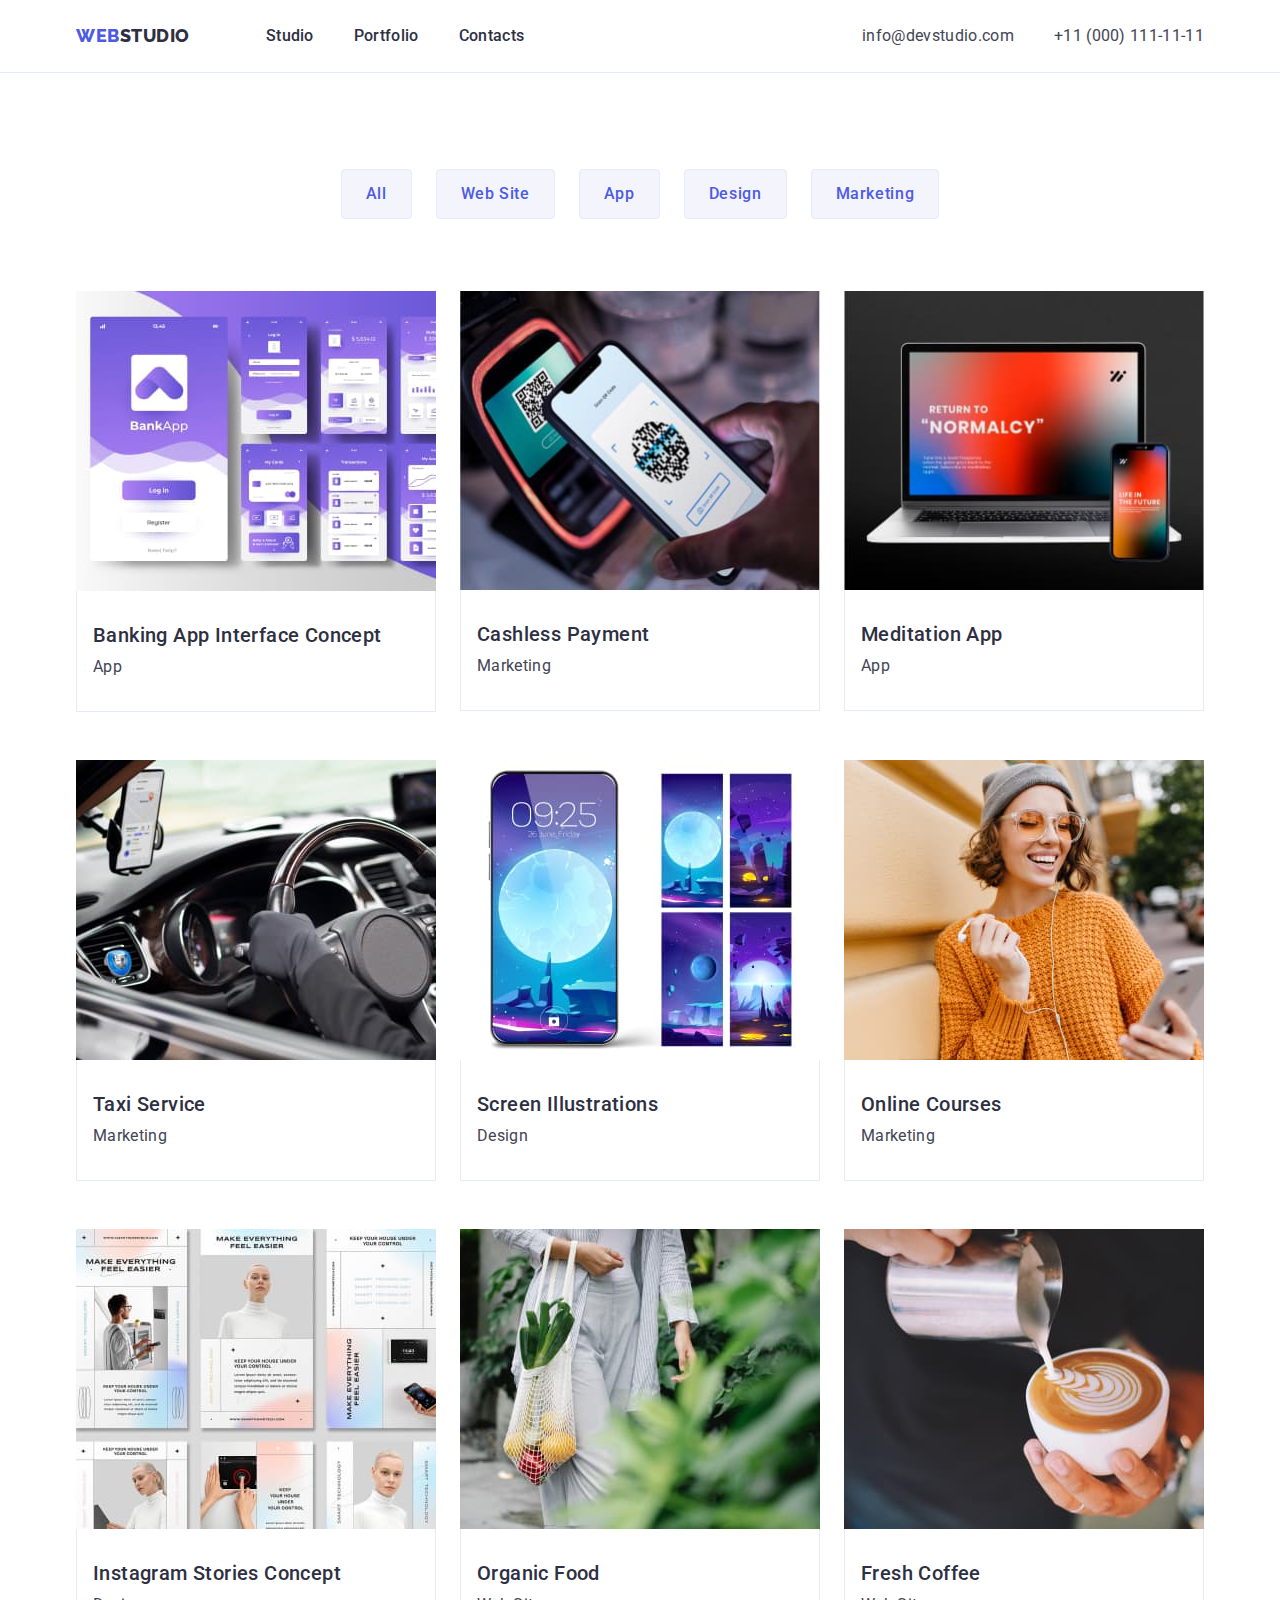
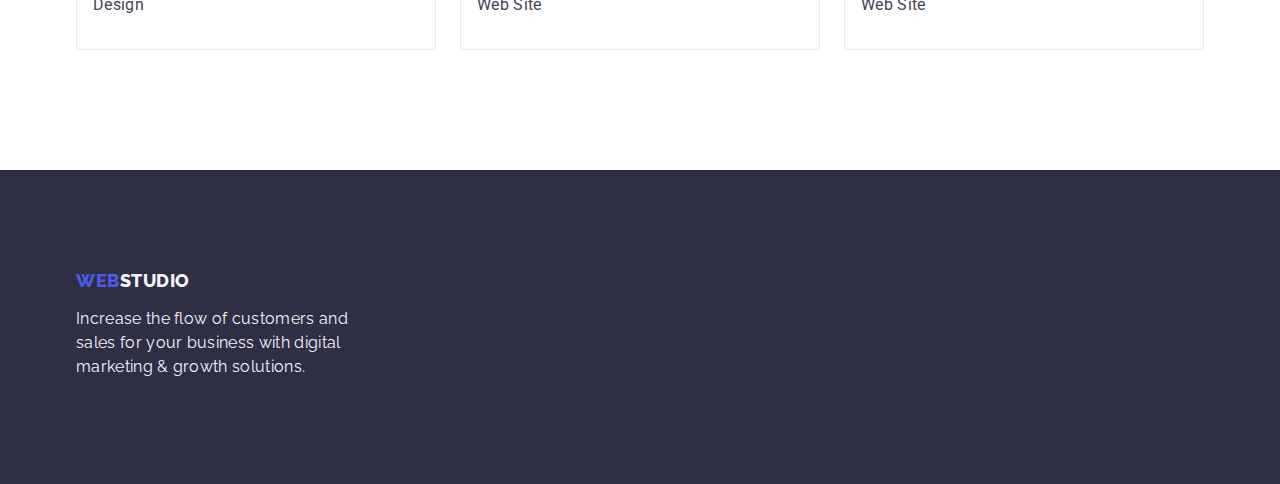
==== commit 8689fe73: "прав" ====
--- a/portfolio.html
+++ b/portfolio.html
@@ -107,7 +107,7 @@
           </div>
           </a>
          </li>
-         <li class=" foto-calc">
+         <li class="foto-calc">
           <a href="" class="link ">
           <img src="./imagesportfolio/img6.jpg" alt="Foto" width="360">
           <div class="portfolio-text">
@@ -125,7 +125,7 @@
           </div>
          </a>
          </li>
-         <li class=" foto-calc">
+         <li class="foto-calc">
           <a href="" class="link ">
           <img src="./imagesportfolio/img8.jpg" alt="Foto" width="360">
           <div class="portfolio-text">
--- a/css/styles.css
+++ b/css/styles.css
@@ -343,13 +343,14 @@
    
   .footer-style{
     background-color: var(--logo-dark);
-    height: 312px;
+    height: 314px;
+    padding: 100px 0;
     
       }
 
  .logo-footer{ 
-    padding-top: 100px;    
-    padding-bottom: 16px;
+     
+    margin-bottom: 16px;
     display: inline-block;
   
      }
